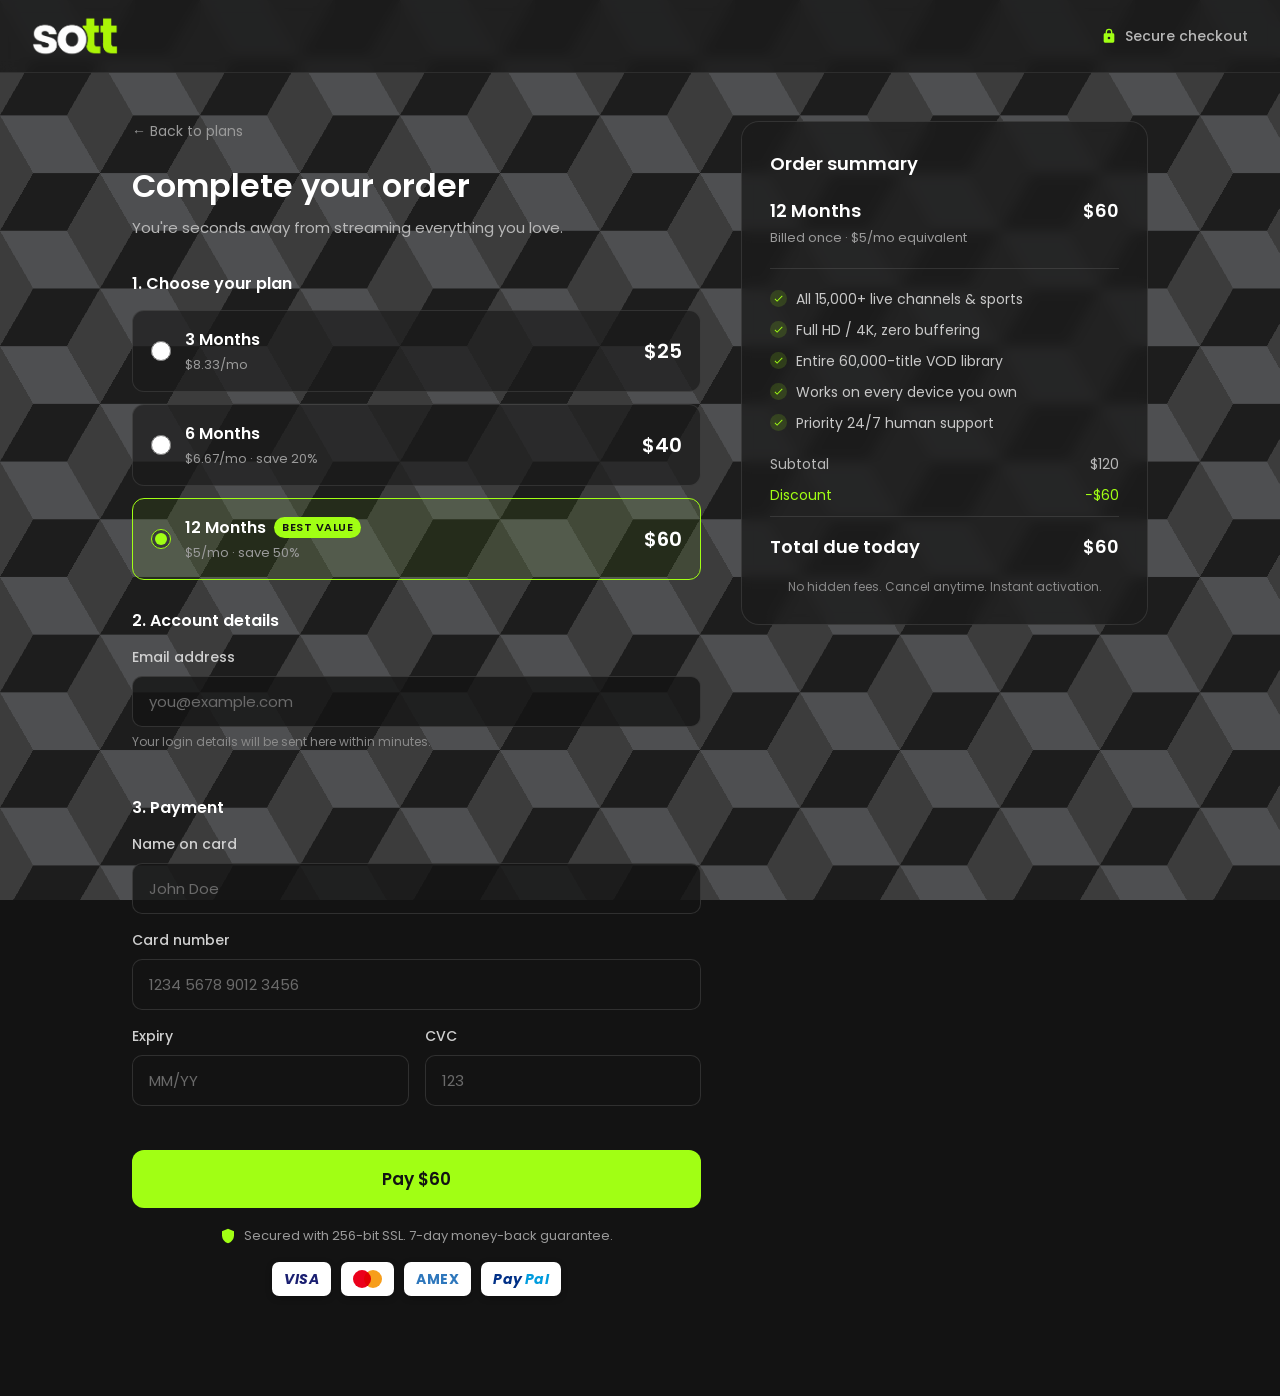
==== checkout.html @ 815e2ea9 "feat: add checkout page and restructure project Organize assets into css/ and assets/images/ folders" ====
<!DOCTYPE html>
<html lang="en">
<head>
  <meta charset="UTF-8" />
  <meta name="viewport" content="width=device-width, initial-scale=1.0" />
  <title>Secure Checkout</title>
  <link rel="preconnect" href="https://fonts.googleapis.com" />
  <link rel="preconnect" href="https://fonts.gstatic.com" crossorigin />
  <link href="https://fonts.googleapis.com/css2?family=Poppins:wght@400;500;600&display=swap" rel="stylesheet" />
  <link rel="stylesheet" href="css/styles.css" />
  <link rel="stylesheet" href="css/checkout.css" />
</head>
<body>
  <div class="container"></div>

  <header class="checkout-header">
    <a class="logo" href="index.html">
      <img class="logo-img" src="assets/images/logo.webp" alt="Logo" />
    </a>
    <span class="checkout-secure">
      <svg viewBox="0 0 24 24" xmlns="http://www.w3.org/2000/svg"><path d="M18 8h-1V6A5 5 0 0 0 7 6v2H6a2 2 0 0 0-2 2v10a2 2 0 0 0 2 2h12a2 2 0 0 0 2-2V10a2 2 0 0 0-2-2zM9 6a3 3 0 0 1 6 0v2H9V6zm3 11a2 2 0 1 1 0-4 2 2 0 0 1 0 4z"/></svg>
      Secure checkout
    </span>
  </header>

  <main class="checkout">
    <form class="checkout-form" id="checkout-form" novalidate>
      <a class="back-link" href="index.html">&larr; Back to plans</a>
      <h1 class="checkout-title">Complete your order</h1>
      <p class="checkout-subtitle">You're seconds away from streaming everything you love.</p>

      <fieldset class="form-section">
        <legend>1. Choose your plan</legend>
        <div class="plan-options" id="plan-options">
          <label class="plan-option" data-plan="3">
            <input type="radio" name="plan" value="3" />
            <span class="plan-option-body">
              <span class="plan-option-name">3 Months</span>
              <span class="plan-option-sub">$8.33/mo</span>
            </span>
            <span class="plan-option-price">$25</span>
          </label>
          <label class="plan-option" data-plan="6">
            <input type="radio" name="plan" value="6" />
            <span class="plan-option-body">
              <span class="plan-option-name">6 Months</span>
              <span class="plan-option-sub">$6.67/mo &middot; save 20%</span>
            </span>
            <span class="plan-option-price">$40</span>
          </label>
          <label class="plan-option" data-plan="12">
            <input type="radio" name="plan" value="12" />
            <span class="plan-option-body">
              <span class="plan-option-name">12 Months <span class="plan-option-tag">Best value</span></span>
              <span class="plan-option-sub">$5/mo &middot; save 50%</span>
            </span>
            <span class="plan-option-price">$60</span>
          </label>
        </div>
      </fieldset>

      <fieldset class="form-section">
        <legend>2. Account details</legend>
        <div class="field">
          <label for="email">Email address</label>
          <input type="email" id="email" name="email" autocomplete="email" placeholder="you@example.com" required />
          <small class="field-hint">Your login details will be sent here within minutes.</small>
        </div>
      </fieldset>

      <fieldset class="form-section">
        <legend>3. Payment</legend>
        <div class="field">
          <label for="card-name">Name on card</label>
          <input type="text" id="card-name" name="card-name" autocomplete="cc-name" placeholder="John Doe" required />
        </div>
        <div class="field">
          <label for="card-number">Card number</label>
          <input type="text" id="card-number" name="card-number" inputmode="numeric" autocomplete="cc-number" placeholder="1234 5678 9012 3456" maxlength="19" required />
        </div>
        <div class="field-row">
          <div class="field">
            <label for="card-expiry">Expiry</label>
            <input type="text" id="card-expiry" name="card-expiry" inputmode="numeric" autocomplete="cc-exp" placeholder="MM/YY" maxlength="5" required />
          </div>
          <div class="field">
            <label for="card-cvc">CVC</label>
            <input type="text" id="card-cvc" name="card-cvc" inputmode="numeric" autocomplete="cc-csc" placeholder="123" maxlength="4" required />
          </div>
        </div>
      </fieldset>

      <button type="submit" class="pay-btn" id="pay-btn">Pay $60</button>

      <p class="checkout-trust">
        <svg viewBox="0 0 24 24" xmlns="http://www.w3.org/2000/svg"><path d="M12 1 3 5v6c0 5.55 3.84 10.74 9 12 5.16-1.26 9-6.45 9-12V5l-9-4z"/></svg>
        Secured with 256-bit SSL. 7-day money-back guarantee.
      </p>

      <ul class="payments-badges" aria-label="Accepted payment methods">
        <li class="pay-badge pay-visa" title="Visa">VISA</li>
        <li class="pay-badge pay-mc" title="Mastercard" aria-label="Mastercard">
          <span class="mc-circle mc-red"></span>
          <span class="mc-circle mc-yellow"></span>
        </li>
        <li class="pay-badge pay-amex" title="American Express">AMEX</li>
        <li class="pay-badge pay-paypal" title="PayPal"><span class="pp-pay">Pay</span><span class="pp-pal">Pal</span></li>
      </ul>
    </form>

    <aside class="order-summary">
      <h2 class="summary-title">Order summary</h2>
      <div class="summary-plan">
        <span class="summary-plan-name" id="summary-plan-name">12 Months</span>
        <span class="summary-plan-price" id="summary-plan-price">$60</span>
      </div>
      <p class="summary-plan-period" id="summary-plan-period">Billed once &middot; $5/mo equivalent</p>

      <ul class="summary-features">
        <li>All 15,000+ live channels &amp; sports</li>
        <li>Full HD / 4K, zero buffering</li>
        <li>Entire 60,000-title VOD library</li>
        <li>Works on every device you own</li>
        <li>Priority 24/7 human support</li>
      </ul>

      <div class="summary-row">
        <span>Subtotal</span>
        <span id="summary-subtotal">$60</span>
      </div>
      <div class="summary-row summary-row--discount" id="summary-discount-row">
        <span>Discount</span>
        <span id="summary-discount">&minus;$60</span>
      </div>
      <div class="summary-total">
        <span>Total due today</span>
        <span id="summary-total">$60</span>
      </div>

      <p class="summary-note">No hidden fees. Cancel anytime. Instant activation.</p>
    </aside>
  </main>

  <div class="checkout-success" id="checkout-success" hidden>
    <div class="success-card">
      <div class="success-icon">
        <svg viewBox="0 0 24 24" xmlns="http://www.w3.org/2000/svg"><path d="M9 16.17 4.83 12l-1.42 1.41L9 19 21 7l-1.41-1.41z"/></svg>
      </div>
      <h2>Payment successful!</h2>
      <p id="success-message">Your 12 Months plan is confirmed. Check your inbox &mdash; your login details are on the way.</p>
      <a class="pay-btn success-home" href="index.html">Back to home</a>
    </div>
  </div>

  <script>
    const PLANS = {
      "3": { name: "3 Months", price: 25, original: 30, perMo: "$8.33/mo" },
      "6": { name: "6 Months", price: 40, original: 50, perMo: "$6.67/mo" },
      "12": { name: "12 Months", price: 60, original: 120, perMo: "$5/mo" },
    };

    const params = new URLSearchParams(window.location.search);
    let selected = params.get("plan");
    if (!PLANS[selected]) selected = "12";

    const $ = (id) => document.getElementById(id);

    function render() {
      const p = PLANS[selected];
      document.querySelectorAll('input[name="plan"]').forEach((r) => {
        r.checked = r.value === selected;
        r.closest(".plan-option").classList.toggle("is-selected", r.value === selected);
      });
      $("summary-plan-name").textContent = p.name;
      $("summary-plan-price").textContent = "$" + p.price;
      $("summary-plan-period").textContent = "Billed once \u00b7 " + p.perMo + " equivalent";
      $("summary-subtotal").textContent = "$" + p.original;
      $("summary-discount").textContent = "\u2212$" + (p.original - p.price);
      $("summary-total").textContent = "$" + p.price;
      $("summary-discount-row").style.display = p.original > p.price ? "flex" : "none";
      $("pay-btn").textContent = "Pay $" + p.price;
    }

    document.querySelectorAll('input[name="plan"]').forEach((r) => {
      r.addEventListener("change", () => {
        selected = r.value;
        render();
      });
    });

    const cardNumber = $("card-number");
    cardNumber.addEventListener("input", () => {
      let v = cardNumber.value.replace(/\D/g, "").slice(0, 16);
      cardNumber.value = v.replace(/(.{4})/g, "$1 ").trim();
    });

    const cardExpiry = $("card-expiry");
    cardExpiry.addEventListener("input", () => {
      let v = cardExpiry.value.replace(/\D/g, "").slice(0, 4);
      if (v.length >= 3) v = v.slice(0, 2) + "/" + v.slice(2);
      cardExpiry.value = v;
    });

    const cardCvc = $("card-cvc");
    cardCvc.addEventListener("input", () => {
      cardCvc.value = cardCvc.value.replace(/\D/g, "").slice(0, 4);
    });

    $("checkout-form").addEventListener("submit", (e) => {
      e.preventDefault();
      const form = e.target;
      if (!form.checkValidity()) {
        form.reportValidity();
        return;
      }
      $("success-message").textContent =
        "Your " + PLANS[selected].name +
        " plan is confirmed. Check your inbox \u2014 your login details are on the way.";
      $("checkout-success").hidden = false;
      document.body.style.overflow = "hidden";
    });

    render();
  </script>
</body>
</html>
---- css/styles.css ----
* {
  margin: 0;
  padding: 0;
  box-sizing: border-box;
}

html {
  scroll-behavior: smooth;
}

body {
  font-family: -apple-system, BlinkMacSystemFont, "Segoe UI", Roboto, Helvetica, Arial, sans-serif;
  background-color: rgb(19, 19, 19);
  min-height: 100vh;
  width: 100%;
  max-width: 100%;
  overflow-x: hidden;
}

img {
  max-width: 100%;
}

/* From Uiverse.io by csemszepp */
.container {
  position: fixed;
  inset: 0;
  z-index: -1;
  width: 100%;
  height: 100%;
  --s: 200px; /* control the size */
  --c1: #1d1d1d;
  --c2: #4e4f51;
  --c3: #3c3c3c;

  background: repeating-conic-gradient(
        from 30deg,
        #0000 0 120deg,
        var(--c3) 0 180deg
      )
      calc(0.5 * var(--s)) calc(0.5 * var(--s) * 0.577),
    repeating-conic-gradient(
      from 30deg,
      var(--c1) 0 60deg,
      var(--c2) 0 120deg,
      var(--c3) 0 180deg
    );
  background-size: var(--s) calc(var(--s) * 0.577);
}

.header {
  position: relative;
  display: flex;
  align-items: center;
  justify-content: space-between;
  padding: 16px 32px;
  background-color: rgb(28, 28, 28);
  box-shadow: 0 4px 12px rgba(0, 0, 0, 0.25);
}

.nav {
  position: absolute;
  left: 50%;
  top: 50%;
  transform: translate(-50%, -50%);
  display: flex;
  align-items: center;
  gap: 36px;
}

.nav-link {
  font-family: "Poppins", sans-serif;
  font-weight: 500;
  font-size: 16px;
  color: #e6e6e6;
  text-decoration: none;
  transition-duration: .2s;
}

.nav-link:hover {
  color: rgb(161, 255, 20);
}

.logo {
  display: flex;
  align-items: center;
  gap: 10px;
  text-decoration: none;
}

.logo-img {
  height: 40px;
  width: auto;
  display: block;
}

/* From Uiverse.io by vinodjangid07 */
.button {
  width: 110px;
  height: 40px;
  display: flex;
  align-items: center;
  justify-content: flex-start;
  gap: 10px;
  background-color: rgb(161, 255, 20);
  border-radius: 30px;
  color: rgb(19, 19, 19);
  font-weight: 600;
  border: none;
  text-decoration: none;
  position: relative;
  cursor: pointer;
  transition-duration: .2s;
  box-shadow: 5px 5px 10px rgba(0, 0, 0, 0.116);
  padding-left: 8px;
  transition-duration: .5s;
}

.svgIcon {
  height: 25px;
  transition-duration: 1.5s;
}

.bell path {
  fill: rgb(19, 19, 19);
}

.button:hover {
  background-color: rgb(192, 255, 20);
  transition-duration: .5s;
}

.button:active {
  transform: scale(0.97);
  transition-duration: .2s;
}

.button:hover .svgIcon {
  transform: rotate(250deg);
  transition-duration: 1.5s;
}

/* Hero section */
.hero {
  display: flex;
  align-items: center;
  justify-content: space-between;
  gap: 64px;
  max-width: none;
  margin: 0 auto;
  padding: 80px 32px;
}

.hero-text {
  flex: 1;
  max-width: 540px;
}

.hero-eyebrow {
  display: inline-block;
  font-family: "Poppins", sans-serif;
  font-weight: 600;
  font-size: 13px;
  letter-spacing: 1px;
  text-transform: uppercase;
  color: rgb(161, 255, 20);
  background-color: rgba(161, 255, 20, 0.12);
  border: 1px solid rgba(161, 255, 20, 0.35);
  padding: 7px 14px;
  border-radius: 30px;
  margin-bottom: 20px;
}

.hero-heading {
  font-family: "Poppins", sans-serif;
  font-weight: 600;
  font-size: 56px;
  line-height: 1.1;
  color: #fff;
  margin-bottom: 24px;
}

.hero-subheading {
  font-family: "Poppins", sans-serif;
  font-weight: 400;
  font-size: 18px;
  line-height: 1.6;
  color: #c2c2c2;
}

.hero-media {
  position: relative;
  flex: 1.9;
  max-width: 900px;
}

.hero-img {
  width: 100%;
  height: auto;
  border-radius: 20px;
  box-shadow: 0 20px 50px rgba(0, 0, 0, 0.4);
  display: block;
}

.hero-media .animated-button {
  position: absolute;
  bottom: 24px;
  right: 24px;
  background-color: rgba(33, 33, 33, 0.55);
  backdrop-filter: blur(4px);
}

/* From Uiverse.io */
.animated-button {
  position: relative;
  display: flex;
  align-items: center;
  gap: 4px;
  padding: 16px 36px;
  border: 4px solid;
  border-color: transparent;
  font-size: 16px;
  background-color: inherit;
  border-radius: 100px;
  font-weight: 600;
  text-decoration: none;
  color: greenyellow;
  box-shadow: 0 0 0 2px greenyellow;
  cursor: pointer;
  overflow: hidden;
  transition: all 0.6s cubic-bezier(0.23, 1, 0.32, 1);
}

.animated-button svg {
  position: absolute;
  width: 24px;
  fill: greenyellow;
  z-index: 9;
  transition: all 0.8s cubic-bezier(0.23, 1, 0.32, 1);
}

.animated-button .arr-1 {
  right: 16px;
}

.animated-button .arr-2 {
  left: -25%;
}

.animated-button .circle {
  position: absolute;
  top: 50%;
  left: 50%;
  transform: translate(-50%, -50%);
  width: 20px;
  height: 20px;
  background-color: greenyellow;
  border-radius: 50%;
  opacity: 0;
  transition: all 0.8s cubic-bezier(0.23, 1, 0.32, 1);
}

.animated-button .text {
  position: relative;
  z-index: 1;
  transform: translateX(-12px);
  transition: all 0.8s cubic-bezier(0.23, 1, 0.32, 1);
}

.animated-button:hover {
  box-shadow: 0 0 0 12px transparent;
  color: #212121;
  border-radius: 12px;
}

.animated-button:hover .arr-1 {
  right: -25%;
}

.animated-button:hover .arr-2 {
  left: 16px;
}

.animated-button:hover .text {
  transform: translateX(12px);
}

.animated-button:hover svg {
  fill: #212121;
}

.animated-button:active {
  scale: 0.95;
  box-shadow: 0 0 0 4px greenyellow;
}

.animated-button:hover .circle {
  width: 220px;
  height: 220px;
  opacity: 1;
}

/* Logo marquee */
.marquee {
  max-width: none;
  margin: 0 auto;
  padding: 0 32px 80px;
}

.marquee-title {
  font-family: "Poppins", sans-serif;
  font-weight: 500;
  font-size: 14px;
  letter-spacing: 2px;
  text-transform: uppercase;
  color: #8a8a8a;
  text-align: center;
  margin-bottom: 28px;
}

.marquee-viewport {
  position: relative;
  overflow: hidden;
  -webkit-mask: linear-gradient(90deg, transparent, #000 12% 88%, transparent);
  mask: linear-gradient(90deg, transparent, #000 12% 88%, transparent);
}

.marquee-track {
  display: flex;
  flex-shrink: 0;
  width: max-content;
  align-items: center;
  gap: 64px;
  list-style: none;
  padding: 0;
  margin: 0;
  animation: marquee-scroll 40s linear infinite;
  will-change: transform;
}

@keyframes marquee-scroll {
  from { transform: translateX(0); }
  to { transform: translateX(-50%); }
}

.marquee-item {
  font-family: "Poppins", sans-serif;
  font-weight: 600;
  font-size: 28px;
  color: #b8b8b8;
  white-space: nowrap;
  transition: color 0.2s ease, transform 0.2s ease;
  cursor: pointer;
}

.marquee-item:hover {
  color: rgb(161, 255, 20);
  transform: scale(1.05);
}

/* Features */
.features {
  max-width: none;
  margin: 0 auto;
  padding: 40px 32px 100px;
  display: flex;
  flex-direction: column;
  gap: 80px;
}

.feature {
  display: flex;
  align-items: center;
  gap: 64px;
}

.feature--reverse {
  flex-direction: row-reverse;
}

.feature-media {
  flex: 1;
  min-width: 0;
}

.feature-img {
  width: 100%;
  height: auto;
  border-radius: 20px;
  box-shadow: 0 20px 50px rgba(0, 0, 0, 0.4);
  display: block;
}

.feature-text {
  flex: 1;
  min-width: 0;
}

.feature-heading {
  font-family: "Poppins", sans-serif;
  font-weight: 600;
  font-size: 40px;
  line-height: 1.15;
  color: #fff;
  margin-bottom: 20px;
}

.feature-desc {
  font-family: "Poppins", sans-serif;
  font-weight: 400;
  font-size: 18px;
  line-height: 1.6;
  color: #c2c2c2;
}

/* About */
.about {
  max-width: none;
  margin: 0 auto;
  padding: 40px 32px 100px;
}

.about-inner {
  max-width: 820px;
  margin: 0 auto;
  text-align: center;
}

.about-tag {
  font-family: "Poppins", sans-serif;
  font-weight: 600;
  font-size: 14px;
  letter-spacing: 2px;
  text-transform: uppercase;
  color: rgb(161, 255, 20);
  margin-bottom: 16px;
}

.about-heading {
  font-family: "Poppins", sans-serif;
  font-weight: 600;
  font-size: 40px;
  line-height: 1.15;
  color: #fff;
  margin-bottom: 24px;
}

.about-text {
  font-family: "Poppins", sans-serif;
  font-weight: 400;
  font-size: 18px;
  line-height: 1.7;
  color: #c2c2c2;
  margin-bottom: 20px;
}

.about-stats {
  display: grid;
  grid-template-columns: repeat(4, 1fr);
  gap: 24px;
  margin-top: 48px;
}

.about-stat {
  display: flex;
  flex-direction: column;
  gap: 6px;
  padding: 24px 16px;
  background-color: rgba(28, 28, 28, 0.7);
  border: 1px solid rgba(255, 255, 255, 0.08);
  border-radius: 16px;
}

.about-stat-num {
  font-family: "Poppins", sans-serif;
  font-weight: 600;
  font-size: 34px;
  color: rgb(161, 255, 20);
  line-height: 1;
}

.about-stat-label {
  font-family: "Poppins", sans-serif;
  font-weight: 400;
  font-size: 14px;
  color: #b8b8b8;
}

/* Reviews */
.reviews {
  max-width: none;
  margin: 0 auto;
  padding: 40px 32px 100px;
}

.reviews-heading {
  font-family: "Poppins", sans-serif;
  font-weight: 600;
  font-size: 40px;
  color: #fff;
  text-align: center;
  margin-bottom: 48px;
}

.reviews-grid {
  display: grid;
  grid-template-columns: repeat(3, 1fr);
  gap: 24px;
}

.review-card {
  display: flex;
  flex-direction: column;
  min-width: 0;
  gap: 16px;
  padding: 28px;
  background-color: rgba(28, 28, 28, 0.7);
  border: 1px solid rgba(255, 255, 255, 0.08);
  border-radius: 16px;
  backdrop-filter: blur(6px);
  transition: transform 0.2s ease, border-color 0.2s ease;
  overflow-wrap: break-word;
}

.review-card:hover {
  transform: translateY(-4px);
  border-color: rgba(161, 255, 20, 0.4);
}

.stars {
  display: flex;
  gap: 4px;
}

.stars svg {
  width: 20px;
  height: 20px;
  fill: rgb(161, 255, 20);
}

.review-text {
  font-family: "Poppins", sans-serif;
  font-weight: 400;
  font-size: 16px;
  line-height: 1.6;
  color: #d8d8d8;
  flex: 1;
}

.review-author {
  font-family: "Poppins", sans-serif;
  font-weight: 600;
  font-size: 15px;
  color: #fff;
}

/* Pricing */
.pricing {
  max-width: none;
  margin: 0 auto;
  padding: 40px 32px 100px;
}

.pricing-heading {
  font-family: "Poppins", sans-serif;
  font-weight: 600;
  font-size: 40px;
  color: #fff;
  text-align: center;
  margin-bottom: 12px;
}

.pricing-sub {
  font-family: "Poppins", sans-serif;
  font-weight: 400;
  font-size: 17px;
  color: #b8b8b8;
  text-align: center;
  max-width: 600px;
  margin: 0 auto 48px;
}

.pricing-grid {
  display: grid;
  grid-template-columns: repeat(3, 1fr);
  gap: 24px;
  align-items: stretch;
}

.plan {
  position: relative;
  display: flex;
  flex-direction: column;
  min-width: 0;
  padding: 36px 28px;
  background-color: rgba(28, 28, 28, 0.7);
  border: 1px solid rgba(255, 255, 255, 0.08);
  border-radius: 20px;
  backdrop-filter: blur(6px);
  transition: transform 0.2s ease, border-color 0.2s ease;
}

.plan:hover {
  transform: translateY(-6px);
  border-color: rgba(161, 255, 20, 0.4);
}

.plan--featured {
  border-color: rgb(161, 255, 20);
  box-shadow: 0 0 0 1px rgb(161, 255, 20), 0 20px 50px rgba(0, 0, 0, 0.45);
}

.plan-badge {
  position: absolute;
  top: 20px;
  right: 20px;
  padding: 6px 14px;
  font-family: "Poppins", sans-serif;
  font-weight: 600;
  font-size: 12px;
  letter-spacing: 0.5px;
  text-transform: uppercase;
  color: rgb(19, 19, 19);
  background-color: rgb(161, 255, 20);
  border-radius: 20px;
}

.plan-name {
  font-family: "Poppins", sans-serif;
  font-weight: 600;
  font-size: 22px;
  color: #fff;
  margin-bottom: 16px;
}

.plan-price {
  display: flex;
  align-items: baseline;
  flex-wrap: wrap;
  gap: 8px;
  margin-bottom: 6px;
}

.plan-original {
  font-family: "Poppins", sans-serif;
  font-weight: 500;
  font-size: 22px;
  color: #7a7a7a;
  text-decoration: line-through;
  text-decoration-color: rgba(255, 80, 80, 0.7);
}

.plan-amount {
  font-family: "Poppins", sans-serif;
  font-weight: 600;
  font-size: 48px;
  color: #fff;
  line-height: 1;
}

.plan-period {
  font-family: "Poppins", sans-serif;
  font-size: 16px;
  color: #9a9a9a;
}

.plan-note {
  font-family: "Poppins", sans-serif;
  font-size: 14px;
  color: rgb(161, 255, 20);
  margin-bottom: 24px;
}

.pricing-guarantee {
  display: flex;
  align-items: center;
  justify-content: center;
  gap: 10px;
  margin-top: 36px;
  font-family: "Poppins", sans-serif;
  font-size: 15px;
  color: #b8b8b8;
  text-align: center;
}

.pricing-guarantee svg {
  flex-shrink: 0;
  width: 20px;
  height: 20px;
  fill: rgb(161, 255, 20);
}

.payments {
  display: flex;
  flex-direction: column;
  align-items: center;
  gap: 18px;
  margin-top: 24px;
}

.payments-label {
  display: flex;
  align-items: center;
  gap: 8px;
  font-family: "Poppins", sans-serif;
  font-size: 13px;
  letter-spacing: 0.3px;
  color: #9a9a9a;
}

.payments-label svg {
  width: 16px;
  height: 16px;
  fill: #9a9a9a;
}

.payments-badges {
  display: flex;
  flex-wrap: wrap;
  align-items: center;
  justify-content: center;
  gap: 10px;
  list-style: none;
  padding: 0;
  margin: 0;
}

.pay-badge {
  display: flex;
  align-items: center;
  justify-content: center;
  gap: 2px;
  height: 34px;
  min-width: 52px;
  padding: 0 12px;
  background-color: #fff;
  border-radius: 7px;
  box-shadow: 0 2px 6px rgba(0, 0, 0, 0.25);
  font-family: "Poppins", sans-serif;
  font-weight: 700;
  font-size: 14px;
  font-style: italic;
  letter-spacing: 0.5px;
}

.pay-visa {
  color: #1a1f71;
}

.pay-amex {
  color: #2e77bc;
  font-style: normal;
}

.pay-mc {
  position: relative;
  gap: 0;
}

.mc-circle {
  width: 18px;
  height: 18px;
  border-radius: 50%;
}

.mc-red {
  background-color: #eb001b;
}

.mc-yellow {
  background-color: #f79e1b;
  margin-left: -7px;
  mix-blend-mode: multiply;
}

.pay-paypal {
  font-style: italic;
  font-weight: 700;
}

.pp-pay {
  color: #003087;
}

.pp-pal {
  color: #009cde;
}

.pay-applepay {
  color: #000;
  font-style: normal;
  gap: 1px;
}

.pay-applepay svg {
  width: 16px;
  height: 16px;
  fill: #000;
}

.pay-gpay {
  color: #5f6368;
  font-style: normal;
  font-weight: 600;
}

.g-blue {
  color: #4285f4;
  font-weight: 700;
}

.plan-features {
  list-style: none;
  padding: 0;
  margin: 0 0 28px;
  display: flex;
  flex-direction: column;
  gap: 12px;
  flex: 1;
}

.plan-features li {
  position: relative;
  padding-left: 28px;
  font-family: "Poppins", sans-serif;
  font-size: 15px;
  color: #d0d0d0;
}

.plan-features li::before {
  content: "";
  position: absolute;
  left: 0;
  top: 2px;
  width: 18px;
  height: 18px;
  border-radius: 50%;
  background-color: rgba(161, 255, 20, 0.15);
  background-image: url("data:image/svg+xml,%3Csvg xmlns='http://www.w3.org/2000/svg' viewBox='0 0 24 24' fill='%23a1ff14'%3E%3Cpath d='M9 16.17 4.83 12l-1.42 1.41L9 19 21 7l-1.41-1.41z'/%3E%3C/svg%3E");
  background-repeat: no-repeat;
  background-position: center;
  background-size: 12px;
}

/* From Uiverse.io by MuhammadHasann (scoped to pricing) */
.star-btn {
  position: relative;
  width: 100%;
  min-width: 0;
  padding: 12px 35px;
  background: #a1ff14;
  font-family: "Poppins", sans-serif;
  font-size: 17px;
  font-weight: 500;
  color: #181818;
  border: 3px solid #a1ff14;
  border-radius: 8px;
  box-shadow: 0 0 0 rgba(161, 255, 20, 0.55);
  transition: all 0.3s ease-in-out;
  cursor: pointer;
}

.star-btn .star-1 {
  position: absolute;
  top: 20%;
  left: 20%;
  width: 25px;
  height: auto;
  filter: drop-shadow(0 0 0 #fffdef);
  z-index: -5;
  transition: all 1s cubic-bezier(0.05, 0.83, 0.43, 0.96);
}

.star-btn .star-2 {
  position: absolute;
  top: 45%;
  left: 45%;
  width: 15px;
  height: auto;
  filter: drop-shadow(0 0 0 #fffdef);
  z-index: -5;
  transition: all 1s cubic-bezier(0, 0.4, 0, 1.01);
}

.star-btn .star-3 {
  position: absolute;
  top: 40%;
  left: 40%;
  width: 5px;
  height: auto;
  filter: drop-shadow(0 0 0 #fffdef);
  z-index: -5;
  transition: all 1s cubic-bezier(0, 0.4, 0, 1.01);
}

.star-btn .star-4 {
  position: absolute;
  top: 20%;
  left: 40%;
  width: 8px;
  height: auto;
  filter: drop-shadow(0 0 0 #fffdef);
  z-index: -5;
  transition: all 0.8s cubic-bezier(0, 0.4, 0, 1.01);
}

.star-btn .star-5 {
  position: absolute;
  top: 25%;
  left: 45%;
  width: 15px;
  height: auto;
  filter: drop-shadow(0 0 0 #fffdef);
  z-index: -5;
  transition: all 0.6s cubic-bezier(0, 0.4, 0, 1.01);
}

.star-btn .star-6 {
  position: absolute;
  top: 5%;
  left: 50%;
  width: 5px;
  height: auto;
  filter: drop-shadow(0 0 0 #fffdef);
  z-index: -5;
  transition: all 0.8s ease;
}

.star-btn:hover {
  background: transparent;
  color: #a1ff14;
  box-shadow: 0 0 25px rgba(161, 255, 20, 0.55);
}

.star-btn:hover .star-1 {
  top: -80%;
  left: -30%;
  width: 25px;
  filter: drop-shadow(0 0 10px #fffdef);
  z-index: 2;
}

.star-btn:hover .star-2 {
  top: -25%;
  left: 10%;
  width: 15px;
  filter: drop-shadow(0 0 10px #fffdef);
  z-index: 2;
}

.star-btn:hover .star-3 {
  top: 55%;
  left: 25%;
  width: 5px;
  filter: drop-shadow(0 0 10px #fffdef);
  z-index: 2;
}

.star-btn:hover .star-4 {
  top: 30%;
  left: 80%;
  width: 8px;
  filter: drop-shadow(0 0 10px #fffdef);
  z-index: 2;
}

.star-btn:hover .star-5 {
  top: 25%;
  left: 115%;
  width: 15px;
  filter: drop-shadow(0 0 10px #fffdef);
  z-index: 2;
}

.star-btn:hover .star-6 {
  top: 5%;
  left: 60%;
  width: 5px;
  filter: drop-shadow(0 0 10px #fffdef);
  z-index: 2;
}

.star-btn .fil0 {
  fill: #fffdef;
}

/* FAQ */
.faq {
  max-width: 820px;
  margin: 0 auto;
  padding: 40px 32px 100px;
}

.faq-heading {
  font-family: "Poppins", sans-serif;
  font-weight: 600;
  font-size: 40px;
  color: #fff;
  text-align: center;
  margin-bottom: 48px;
}

.faq-list {
  display: flex;
  flex-direction: column;
  gap: 16px;
}

.faq-item {
  background-color: rgba(28, 28, 28, 0.7);
  border: 1px solid rgba(255, 255, 255, 0.08);
  border-radius: 14px;
  backdrop-filter: blur(6px);
  overflow: hidden;
  transition: border-color 0.2s ease;
}

.faq-item.open {
  border-color: rgba(161, 255, 20, 0.4);
}

.faq-question {
  width: 100%;
  display: flex;
  align-items: center;
  justify-content: space-between;
  gap: 16px;
  padding: 22px 24px;
  background: transparent;
  border: none;
  cursor: pointer;
  text-align: left;
  font-family: "Poppins", sans-serif;
  font-weight: 500;
  font-size: 18px;
  color: #fff;
}

.faq-icon {
  flex-shrink: 0;
  width: 22px;
  height: 22px;
  fill: rgb(161, 255, 20);
  transition: transform 0.3s ease;
}

.faq-item.open .faq-icon {
  transform: rotate(180deg);
}

.faq-answer {
  max-height: 0;
  overflow: hidden;
  transition: max-height 0.35s ease;
}

.faq-item.open .faq-answer {
  max-height: 400px;
}

.faq-answer p,
.faq-answer ul {
  font-family: "Poppins", sans-serif;
  font-weight: 400;
  font-size: 16px;
  line-height: 1.6;
  color: #c2c2c2;
  padding: 0 24px;
  margin: 0;
}

.faq-answer p:first-child {
  padding-top: 4px;
}

.faq-answer p:last-child,
.faq-answer ul:last-child {
  padding-bottom: 24px;
}

.faq-answer ul {
  padding-left: 44px;
  margin-top: 10px;
  display: flex;
  flex-direction: column;
  gap: 6px;
}

.faq-answer strong {
  color: #e6e6e6;
}

/* Footer */
.footer {
  border-top: 1px solid rgba(255, 255, 255, 0.08);
  background-color: rgba(20, 20, 20, 0.7);
  backdrop-filter: blur(6px);
  padding: 56px 32px 40px;
  display: flex;
  flex-direction: column;
  align-items: center;
  gap: 32px;
}

.footer-logo {
  height: 110px;
  width: auto;
  display: block;
}

.footer-tagline {
  font-family: "Poppins", sans-serif;
  font-weight: 400;
  font-size: 16px;
  color: #b8b8b8;
  text-align: center;
  max-width: 460px;
  margin-top: -8px;
}

.footer-nav {
  display: flex;
  flex-wrap: wrap;
  justify-content: center;
  gap: 32px;
}

.footer-nav a {
  font-family: "Poppins", sans-serif;
  font-weight: 500;
  font-size: 16px;
  color: #c2c2c2;
  text-decoration: none;
  transition: color 0.2s ease;
}

.footer-nav a:hover {
  color: rgb(161, 255, 20);
}

.footer-bottom {
  width: 100%;
  max-width: none;
  padding-top: 28px;
  border-top: 1px solid rgba(255, 255, 255, 0.08);
  text-align: center;
}

.footer-copy {
  font-family: "Poppins", sans-serif;
  font-weight: 400;
  font-size: 14px;
  color: #8a8a8a;
}

/* Hamburger toggle (hidden on desktop) */
.menu-toggle {
  display: none;
  flex-direction: column;
  justify-content: center;
  gap: 5px;
  width: 44px;
  height: 44px;
  padding: 0;
  background: transparent;
  border: none;
  cursor: pointer;
}

.menu-toggle span {
  display: block;
  width: 26px;
  height: 3px;
  border-radius: 3px;
  background-color: #fff;
  transition: transform 0.3s ease, opacity 0.3s ease;
}

/* Tablet */
@media (max-width: 900px) {
  .hero {
    flex-direction: column;
    text-align: center;
    gap: 48px;
    padding: 56px 24px;
  }

  .hero-text,
  .hero-media {
    max-width: 100%;
    width: 100%;
  }

  .hero-media {
    align-items: center;
  }

  .hero-heading {
    font-size: 44px;
  }

  .feature,
  .feature--reverse {
    flex-direction: column;
    gap: 32px;
    text-align: center;
  }

  .feature-heading {
    font-size: 32px;
  }

  .reviews-grid {
    grid-template-columns: repeat(2, 1fr);
  }

  .reviews-heading {
    font-size: 32px;
  }

  .about-heading {
    font-size: 32px;
  }

  .about-stats {
    grid-template-columns: repeat(2, 1fr);
  }

  .pricing-grid {
    grid-template-columns: 1fr;
    max-width: 480px;
    margin: 0 auto;
  }

  .pricing-heading {
    font-size: 32px;
  }
}

/* Mobile */
@media (max-width: 640px) {
  .header {
    padding: 14px 20px;
  }

  .menu-toggle {
    display: flex;
  }

  .logo-img {
    height: 48px;
  }

  /* Turn the centered nav into a dropdown panel */
  .nav {
    position: absolute;
    top: 100%;
    left: 0;
    right: 0;
    transform: none;
    flex-direction: column;
    align-items: stretch;
    gap: 0;
    background-color: rgb(28, 28, 28);
    box-shadow: 0 12px 24px rgba(0, 0, 0, 0.35);
    max-height: 0;
    overflow: hidden;
    transition: max-height 0.35s ease;
    z-index: 20;
  }

  .nav-link {
    padding: 16px 24px;
    border-top: 1px solid rgba(255, 255, 255, 0.08);
    font-size: 17px;
  }

  /* The Explore button sits in the desktop bar; hide it on mobile */
  .header > .button {
    display: none;
  }

  .header.open .nav {
    max-height: 320px;
  }

  /* Animate hamburger into an X when open */
  .header.open .menu-toggle span:nth-child(1) {
    transform: translateY(8px) rotate(45deg);
  }
  .header.open .menu-toggle span:nth-child(2) {
    opacity: 0;
  }
  .header.open .menu-toggle span:nth-child(3) {
    transform: translateY(-8px) rotate(-45deg);
  }

  .hero-heading {
    font-size: 34px;
  }

  .hero-subheading {
    font-size: 16px;
  }

  .feature-heading {
    font-size: 28px;
  }

  .feature-desc {
    font-size: 16px;
  }

  .reviews-grid {
    grid-template-columns: repeat(2, 1fr);
    gap: 16px;
  }

  .review-card {
    padding: 18px;
    gap: 12px;
  }

  .review-text {
    font-size: 13px;
  }

  .stars svg {
    width: 16px;
    height: 16px;
  }

  .reviews-heading {
    font-size: 28px;
  }

  .about-heading {
    font-size: 28px;
  }

  .about-text {
    font-size: 16px;
  }

  .features,
  .reviews,
  .pricing,
  .about,
  .faq,
  .marquee {
    padding-left: 16px;
    padding-right: 16px;
  }

  .pricing-grid {
    grid-template-columns: repeat(2, 1fr);
    gap: 12px;
    max-width: none;
  }

  .plan {
    padding: 22px 14px;
  }

  .plan--featured {
    grid-column: 1 / -1;
  }

  .plan-amount {
    font-size: 34px;
  }

  .plan-name {
    font-size: 19px;
  }

  .plan-features li {
    font-size: 14px;
  }

  .star-btn {
    padding: 11px 12px;
    font-size: 15px;
  }

  .pricing-heading {
    font-size: 28px;
  }

  .faq-heading {
    font-size: 28px;
  }

  .faq-question {
    font-size: 16px;
  }

  .animated-button {
    padding: 14px 30px;
    font-size: 15px;
  }

  .hero-media .animated-button {
    right: 50%;
    transform: translateX(50%);
    bottom: 20px;
  }
}
---- css/checkout.css ----
/* Checkout page */
.checkout-header {
  display: flex;
  align-items: center;
  justify-content: space-between;
  padding: 16px 32px;
  background-color: rgba(28, 28, 28, 0.85);
  border-bottom: 1px solid rgba(255, 255, 255, 0.08);
  backdrop-filter: blur(6px);
}

.checkout-secure {
  display: flex;
  align-items: center;
  gap: 8px;
  font-family: "Poppins", sans-serif;
  font-weight: 500;
  font-size: 14px;
  color: #b8b8b8;
}

.checkout-secure svg {
  width: 16px;
  height: 16px;
  fill: rgb(161, 255, 20);
}

.checkout {
  max-width: 1080px;
  margin: 0 auto;
  padding: 48px 32px 100px;
  display: grid;
  grid-template-columns: 1.4fr 1fr;
  gap: 40px;
  align-items: start;
}

/* Form */
.back-link {
  display: inline-block;
  font-family: "Poppins", sans-serif;
  font-size: 14px;
  color: #9a9a9a;
  text-decoration: none;
  margin-bottom: 20px;
  transition: color 0.2s ease;
}

.back-link:hover {
  color: rgb(161, 255, 20);
}

.checkout-title {
  font-family: "Poppins", sans-serif;
  font-weight: 600;
  font-size: 32px;
  color: #fff;
  margin-bottom: 6px;
}

.checkout-subtitle {
  font-family: "Poppins", sans-serif;
  font-size: 15px;
  color: #b8b8b8;
  margin-bottom: 32px;
}

.form-section {
  border: none;
  padding: 0;
  margin: 0 0 28px;
}

.form-section legend {
  font-family: "Poppins", sans-serif;
  font-weight: 600;
  font-size: 16px;
  color: #fff;
  margin-bottom: 14px;
  padding: 0;
}

.plan-options {
  display: flex;
  flex-direction: column;
  gap: 12px;
}

.plan-option {
  display: flex;
  align-items: center;
  gap: 14px;
  padding: 16px 18px;
  background-color: rgba(28, 28, 28, 0.7);
  border: 1px solid rgba(255, 255, 255, 0.1);
  border-radius: 12px;
  cursor: pointer;
  transition: border-color 0.2s ease, background-color 0.2s ease;
}

.plan-option:hover {
  border-color: rgba(161, 255, 20, 0.4);
}

.plan-option.is-selected {
  border-color: rgb(161, 255, 20);
  background-color: rgba(161, 255, 20, 0.07);
}

.plan-option input {
  width: 20px;
  height: 20px;
  accent-color: rgb(161, 255, 20);
  flex-shrink: 0;
}

.plan-option-body {
  display: flex;
  flex-direction: column;
  gap: 3px;
  flex: 1;
  min-width: 0;
}

.plan-option-name {
  font-family: "Poppins", sans-serif;
  font-weight: 600;
  font-size: 16px;
  color: #fff;
  display: flex;
  align-items: center;
  gap: 8px;
}

.plan-option-tag {
  font-size: 11px;
  font-weight: 600;
  text-transform: uppercase;
  letter-spacing: 0.5px;
  color: rgb(19, 19, 19);
  background-color: rgb(161, 255, 20);
  padding: 2px 8px;
  border-radius: 20px;
}

.plan-option-sub {
  font-family: "Poppins", sans-serif;
  font-size: 13px;
  color: #9a9a9a;
}

.plan-option-price {
  font-family: "Poppins", sans-serif;
  font-weight: 600;
  font-size: 20px;
  color: #fff;
}

.field {
  margin-bottom: 16px;
}

.field-row {
  display: flex;
  gap: 16px;
}

.field-row .field {
  flex: 1;
  min-width: 0;
}

.field label {
  display: block;
  font-family: "Poppins", sans-serif;
  font-weight: 500;
  font-size: 14px;
  color: #d0d0d0;
  margin-bottom: 8px;
}

.field input {
  width: 100%;
  padding: 13px 16px;
  font-family: "Poppins", sans-serif;
  font-size: 15px;
  color: #fff;
  background-color: rgba(20, 20, 20, 0.8);
  border: 1px solid rgba(255, 255, 255, 0.12);
  border-radius: 10px;
  transition: border-color 0.2s ease, box-shadow 0.2s ease;
}

.field input::placeholder {
  color: #6a6a6a;
}

.field input:focus {
  outline: none;
  border-color: rgb(161, 255, 20);
  box-shadow: 0 0 0 3px rgba(161, 255, 20, 0.15);
}

.field-hint {
  display: block;
  font-family: "Poppins", sans-serif;
  font-size: 12px;
  color: #8a8a8a;
  margin-top: 6px;
}

.pay-btn {
  display: flex;
  align-items: center;
  justify-content: center;
  width: 100%;
  padding: 16px;
  font-family: "Poppins", sans-serif;
  font-weight: 600;
  font-size: 17px;
  color: rgb(19, 19, 19);
  background-color: rgb(161, 255, 20);
  border: none;
  border-radius: 12px;
  cursor: pointer;
  text-decoration: none;
  transition: background-color 0.2s ease, transform 0.15s ease;
}

.pay-btn:hover {
  background-color: rgb(192, 255, 20);
}

.pay-btn:active {
  transform: scale(0.99);
}

.checkout-trust {
  display: flex;
  align-items: center;
  justify-content: center;
  gap: 8px;
  margin-top: 18px;
  font-family: "Poppins", sans-serif;
  font-size: 13px;
  color: #9a9a9a;
  text-align: center;
}

.checkout-trust svg {
  width: 16px;
  height: 16px;
  fill: rgb(161, 255, 20);
  flex-shrink: 0;
}

.checkout-form .payments-badges {
  margin-top: 16px;
}

/* Order summary */
.order-summary {
  position: sticky;
  top: 24px;
  padding: 28px;
  background-color: rgba(28, 28, 28, 0.8);
  border: 1px solid rgba(255, 255, 255, 0.1);
  border-radius: 18px;
  backdrop-filter: blur(6px);
}

.summary-title {
  font-family: "Poppins", sans-serif;
  font-weight: 600;
  font-size: 18px;
  color: #fff;
  margin-bottom: 20px;
}

.summary-plan {
  display: flex;
  align-items: baseline;
  justify-content: space-between;
  gap: 12px;
}

.summary-plan-name {
  font-family: "Poppins", sans-serif;
  font-weight: 600;
  font-size: 18px;
  color: #fff;
}

.summary-plan-price {
  font-family: "Poppins", sans-serif;
  font-weight: 600;
  font-size: 18px;
  color: #fff;
}

.summary-plan-period {
  font-family: "Poppins", sans-serif;
  font-size: 13px;
  color: #9a9a9a;
  margin-top: 4px;
  margin-bottom: 20px;
}

.summary-features {
  list-style: none;
  padding: 0;
  margin: 0 0 20px;
  display: flex;
  flex-direction: column;
  gap: 10px;
  padding-top: 20px;
  border-top: 1px solid rgba(255, 255, 255, 0.1);
}

.summary-features li {
  position: relative;
  padding-left: 26px;
  font-family: "Poppins", sans-serif;
  font-size: 14px;
  color: #c8c8c8;
}

.summary-features li::before {
  content: "";
  position: absolute;
  left: 0;
  top: 1px;
  width: 17px;
  height: 17px;
  border-radius: 50%;
  background-color: rgba(161, 255, 20, 0.15);
  background-image: url("data:image/svg+xml,%3Csvg xmlns='http://www.w3.org/2000/svg' viewBox='0 0 24 24' fill='%23a1ff14'%3E%3Cpath d='M9 16.17 4.83 12l-1.42 1.41L9 19 21 7l-1.41-1.41z'/%3E%3C/svg%3E");
  background-repeat: no-repeat;
  background-position: center;
  background-size: 11px;
}

.summary-row {
  display: flex;
  align-items: center;
  justify-content: space-between;
  font-family: "Poppins", sans-serif;
  font-size: 14px;
  color: #b8b8b8;
  margin-bottom: 10px;
}

.summary-row--discount {
  color: rgb(161, 255, 20);
}

.summary-total {
  display: flex;
  align-items: center;
  justify-content: space-between;
  padding-top: 16px;
  border-top: 1px solid rgba(255, 255, 255, 0.1);
  font-family: "Poppins", sans-serif;
  font-weight: 600;
  font-size: 18px;
  color: #fff;
}

.summary-note {
  font-family: "Poppins", sans-serif;
  font-size: 12px;
  color: #8a8a8a;
  text-align: center;
  margin-top: 18px;
}

/* Success overlay */
.checkout-success {
  position: fixed;
  inset: 0;
  z-index: 100;
  display: flex;
  align-items: center;
  justify-content: center;
  padding: 24px;
  background-color: rgba(10, 10, 10, 0.8);
  backdrop-filter: blur(6px);
}

.checkout-success[hidden] {
  display: none;
}

.success-card {
  max-width: 420px;
  width: 100%;
  text-align: center;
  padding: 40px 32px;
  background-color: rgb(24, 24, 24);
  border: 1px solid rgba(161, 255, 20, 0.4);
  border-radius: 20px;
}

.success-icon {
  width: 64px;
  height: 64px;
  margin: 0 auto 20px;
  display: flex;
  align-items: center;
  justify-content: center;
  background-color: rgba(161, 255, 20, 0.15);
  border-radius: 50%;
}

.success-icon svg {
  width: 34px;
  height: 34px;
  fill: rgb(161, 255, 20);
}

.success-card h2 {
  font-family: "Poppins", sans-serif;
  font-weight: 600;
  font-size: 24px;
  color: #fff;
  margin-bottom: 12px;
}

.success-card p {
  font-family: "Poppins", sans-serif;
  font-size: 15px;
  line-height: 1.6;
  color: #c2c2c2;
  margin-bottom: 24px;
}

.success-home {
  width: auto;
  display: inline-flex;
  padding: 12px 28px;
}

/* Responsive */
@media (max-width: 860px) {
  .checkout {
    grid-template-columns: 1fr;
    gap: 28px;
    padding: 32px 20px 80px;
  }

  .order-summary {
    position: static;
    order: -1;
  }
}

@media (max-width: 480px) {
  .checkout-header {
    padding: 14px 20px;
  }

  .checkout-title {
    font-size: 26px;
  }

  .field-row {
    flex-direction: column;
    gap: 0;
  }
}
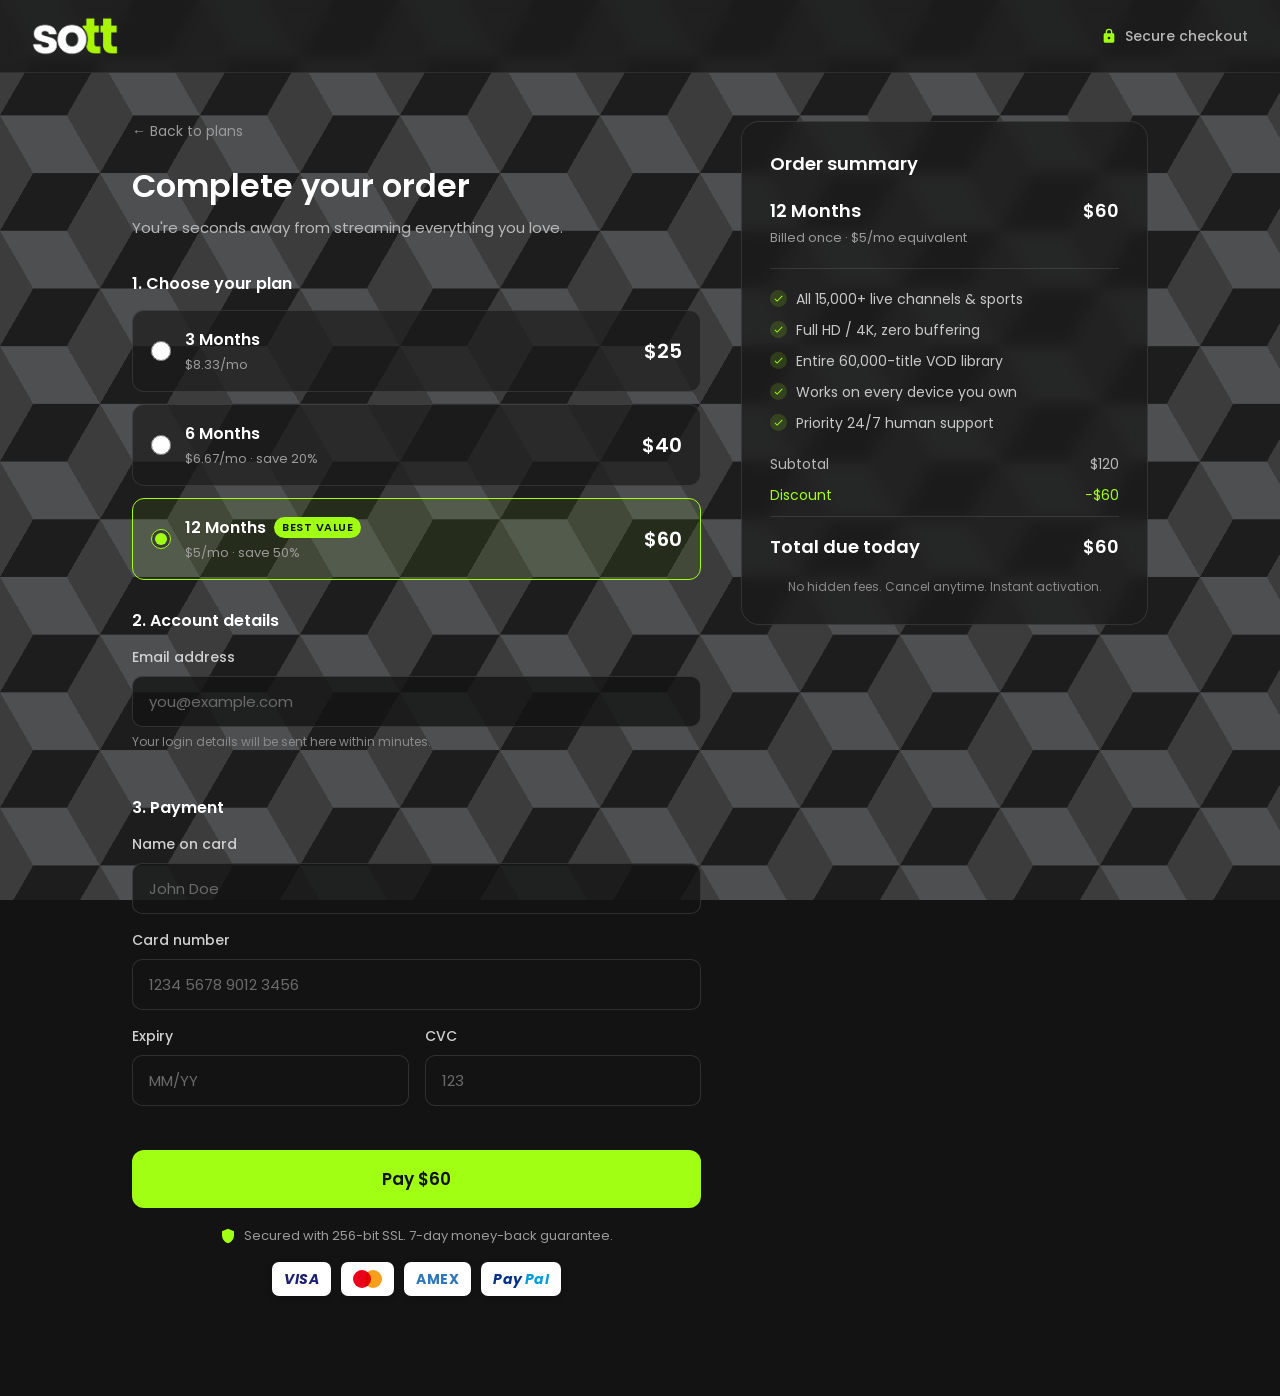
==== commit 47cadff9: "feat: add page preloader with minimum display time Add animated box preloader to home and checkout p" ====
--- a/checkout.html
+++ b/checkout.html
@@ -11,6 +11,14 @@
   <link rel="stylesheet" href="css/checkout.css" />
 </head>
 <body>
+  <div class="preloader" id="preloader">
+    <div class="loader">
+      <div class="box1"></div>
+      <div class="box2"></div>
+      <div class="box3"></div>
+    </div>
+  </div>
+
   <div class="container"></div>
 
   <header class="checkout-header">
@@ -153,6 +161,17 @@
   </div>
 
   <script>
+    window.addEventListener("load", () => {
+      const preloader = document.getElementById("preloader");
+      if (!preloader) return;
+      const MIN_DISPLAY = 2000;
+      const wait = Math.max(0, MIN_DISPLAY - performance.now());
+      setTimeout(() => {
+        preloader.classList.add("hidden");
+        setTimeout(() => preloader.remove(), 600);
+      }, wait);
+    });
+
     const PLANS = {
       "3": { name: "3 Months", price: 25, original: 30, perMo: "$8.33/mo" },
       "6": { name: "6 Months", price: 40, original: 50, perMo: "$6.67/mo" },
--- a/css/styles.css
+++ b/css/styles.css
@@ -19,6 +19,258 @@
 
 img {
   max-width: 100%;
+}
+
+/* Preloader */
+.preloader {
+  position: fixed;
+  inset: 0;
+  z-index: 9999;
+  display: flex;
+  align-items: center;
+  justify-content: center;
+  background-color: rgb(19, 19, 19);
+  transition: opacity 0.5s ease, visibility 0.5s ease;
+}
+
+.preloader.hidden {
+  opacity: 0;
+  visibility: hidden;
+}
+
+/* From Uiverse.io by alexruix */
+.loader {
+  position: relative;
+  width: 112px;
+  height: 112px;
+}
+
+.box1,
+.box2,
+.box3 {
+  border: 16px solid rgb(161, 255, 20);
+  box-sizing: border-box;
+  position: absolute;
+  display: block;
+}
+
+.box1 {
+  width: 112px;
+  height: 48px;
+  margin-top: 64px;
+  margin-left: 0px;
+  animation: abox1 2s 0.4s forwards ease-in-out infinite;
+}
+
+.box2 {
+  width: 48px;
+  height: 48px;
+  margin-top: 0px;
+  margin-left: 0px;
+  animation: abox2 2s 0.4s forwards ease-in-out infinite;
+}
+
+.box3 {
+  width: 48px;
+  height: 48px;
+  margin-top: 0px;
+  margin-left: 64px;
+  animation: abox3 2s 0.4s forwards ease-in-out infinite;
+}
+
+@keyframes abox1 {
+  0% {
+    width: 112px;
+    height: 48px;
+    margin-top: 64px;
+    margin-left: 0px;
+  }
+
+  12.5% {
+    width: 48px;
+    height: 48px;
+    margin-top: 64px;
+    margin-left: 0px;
+  }
+
+  25% {
+    width: 48px;
+    height: 48px;
+    margin-top: 64px;
+    margin-left: 0px;
+  }
+
+  37.5% {
+    width: 48px;
+    height: 48px;
+    margin-top: 64px;
+    margin-left: 0px;
+  }
+
+  50% {
+    width: 48px;
+    height: 48px;
+    margin-top: 64px;
+    margin-left: 0px;
+  }
+
+  62.5% {
+    width: 48px;
+    height: 48px;
+    margin-top: 64px;
+    margin-left: 0px;
+  }
+
+  75% {
+    width: 48px;
+    height: 112px;
+    margin-top: 0px;
+    margin-left: 0px;
+  }
+
+  87.5% {
+    width: 48px;
+    height: 48px;
+    margin-top: 0px;
+    margin-left: 0px;
+  }
+
+  100% {
+    width: 48px;
+    height: 48px;
+    margin-top: 0px;
+    margin-left: 0px;
+  }
+}
+
+@keyframes abox2 {
+  0% {
+    width: 48px;
+    height: 48px;
+    margin-top: 0px;
+    margin-left: 0px;
+  }
+
+  12.5% {
+    width: 48px;
+    height: 48px;
+    margin-top: 0px;
+    margin-left: 0px;
+  }
+
+  25% {
+    width: 48px;
+    height: 48px;
+    margin-top: 0px;
+    margin-left: 0px;
+  }
+
+  37.5% {
+    width: 48px;
+    height: 48px;
+    margin-top: 0px;
+    margin-left: 0px;
+  }
+
+  50% {
+    width: 112px;
+    height: 48px;
+    margin-top: 0px;
+    margin-left: 0px;
+  }
+
+  62.5% {
+    width: 48px;
+    height: 48px;
+    margin-top: 0px;
+    margin-left: 64px;
+  }
+
+  75% {
+    width: 48px;
+    height: 48px;
+    margin-top: 0px;
+    margin-left: 64px;
+  }
+
+  87.5% {
+    width: 48px;
+    height: 48px;
+    margin-top: 0px;
+    margin-left: 64px;
+  }
+
+  100% {
+    width: 48px;
+    height: 48px;
+    margin-top: 0px;
+    margin-left: 64px;
+  }
+}
+
+@keyframes abox3 {
+  0% {
+    width: 48px;
+    height: 48px;
+    margin-top: 0px;
+    margin-left: 64px;
+  }
+
+  12.5% {
+    width: 48px;
+    height: 48px;
+    margin-top: 0px;
+    margin-left: 64px;
+  }
+
+  25% {
+    width: 48px;
+    height: 112px;
+    margin-top: 0px;
+    margin-left: 64px;
+  }
+
+  37.5% {
+    width: 48px;
+    height: 48px;
+    margin-top: 64px;
+    margin-left: 64px;
+  }
+
+  50% {
+    width: 48px;
+    height: 48px;
+    margin-top: 64px;
+    margin-left: 64px;
+  }
+
+  62.5% {
+    width: 48px;
+    height: 48px;
+    margin-top: 64px;
+    margin-left: 64px;
+  }
+
+  75% {
+    width: 48px;
+    height: 48px;
+    margin-top: 64px;
+    margin-left: 64px;
+  }
+
+  87.5% {
+    width: 48px;
+    height: 48px;
+    margin-top: 64px;
+    margin-left: 64px;
+  }
+
+  100% {
+    width: 112px;
+    height: 48px;
+    margin-top: 64px;
+    margin-left: 0px;
+  }
 }
 
 /* From Uiverse.io by csemszepp */
@@ -300,6 +552,139 @@
   opacity: 1;
 }
 
+/* World Cup promo */
+.worldcup {
+  padding: 20px 32px 60px;
+}
+
+.worldcup-inner {
+  max-width: 1100px;
+  margin: 0 auto;
+  display: flex;
+  align-items: center;
+  gap: 48px;
+  padding: 48px;
+  border-radius: 24px;
+  background:
+    radial-gradient(circle at 100% 0%, rgba(161, 255, 20, 0.18), transparent 55%),
+    linear-gradient(135deg, rgba(40, 40, 40, 0.95), rgba(20, 20, 20, 0.95));
+  border: 1px solid rgba(161, 255, 20, 0.3);
+  box-shadow: 0 24px 60px rgba(0, 0, 0, 0.45);
+}
+
+.worldcup-logo {
+  width: 220px;
+  height: auto;
+  flex-shrink: 0;
+  filter: drop-shadow(0 8px 24px rgba(0, 0, 0, 0.5));
+}
+
+.worldcup-content {
+  flex: 1;
+  min-width: 0;
+}
+
+.worldcup-eyebrow {
+  display: inline-block;
+  font-family: "Poppins", sans-serif;
+  font-weight: 600;
+  font-size: 12px;
+  letter-spacing: 1.5px;
+  text-transform: uppercase;
+  color: rgb(19, 19, 19);
+  background-color: rgb(161, 255, 20);
+  padding: 5px 12px;
+  border-radius: 20px;
+  margin-bottom: 16px;
+}
+
+.worldcup-heading {
+  font-family: "Poppins", sans-serif;
+  font-weight: 600;
+  font-size: 36px;
+  line-height: 1.15;
+  color: #fff;
+  margin-bottom: 14px;
+}
+
+.worldcup-text {
+  font-family: "Poppins", sans-serif;
+  font-weight: 400;
+  font-size: 16px;
+  line-height: 1.6;
+  color: #c2c2c2;
+  margin-bottom: 24px;
+}
+
+.worldcup-countdown {
+  margin-bottom: 28px;
+}
+
+.countdown-label {
+  display: block;
+  font-family: "Poppins", sans-serif;
+  font-weight: 500;
+  font-size: 13px;
+  letter-spacing: 1px;
+  text-transform: uppercase;
+  color: #9a9a9a;
+  margin-bottom: 12px;
+}
+
+.countdown {
+  display: flex;
+  gap: 12px;
+}
+
+.countdown-unit {
+  display: flex;
+  flex-direction: column;
+  align-items: center;
+  min-width: 64px;
+  padding: 12px 8px;
+  background-color: rgba(0, 0, 0, 0.4);
+  border: 1px solid rgba(255, 255, 255, 0.1);
+  border-radius: 12px;
+}
+
+.countdown-num {
+  font-family: "Poppins", sans-serif;
+  font-weight: 600;
+  font-size: 30px;
+  line-height: 1;
+  color: rgb(161, 255, 20);
+}
+
+.countdown-text {
+  font-family: "Poppins", sans-serif;
+  font-size: 11px;
+  letter-spacing: 1px;
+  text-transform: uppercase;
+  color: #9a9a9a;
+  margin-top: 6px;
+}
+
+.worldcup-cta {
+  display: inline-block;
+  font-family: "Poppins", sans-serif;
+  font-weight: 600;
+  font-size: 16px;
+  color: rgb(19, 19, 19);
+  background-color: rgb(161, 255, 20);
+  padding: 14px 30px;
+  border-radius: 30px;
+  text-decoration: none;
+  transition: background-color 0.2s ease, transform 0.15s ease;
+}
+
+.worldcup-cta:hover {
+  background-color: rgb(192, 255, 20);
+}
+
+.worldcup-cta:active {
+  transform: scale(0.97);
+}
+
 /* Logo marquee */
 .marquee {
   max-width: none;
@@ -1197,6 +1582,25 @@
 
   .hero-heading {
     font-size: 44px;
+  }
+
+  .worldcup-inner {
+    flex-direction: column;
+    text-align: center;
+    gap: 32px;
+    padding: 36px 28px;
+  }
+
+  .worldcup-logo {
+    width: 160px;
+  }
+
+  .countdown {
+    justify-content: center;
+  }
+
+  .worldcup-heading {
+    font-size: 30px;
   }
 
   .feature,
@@ -1303,6 +1707,28 @@
     font-size: 16px;
   }
 
+  .worldcup {
+    padding: 12px 16px 48px;
+  }
+
+  .worldcup-heading {
+    font-size: 25px;
+  }
+
+  .countdown {
+    gap: 8px;
+  }
+
+  .countdown-unit {
+    min-width: 0;
+    flex: 1;
+    padding: 10px 4px;
+  }
+
+  .countdown-num {
+    font-size: 24px;
+  }
+
   .feature-heading {
     font-size: 28px;
   }
